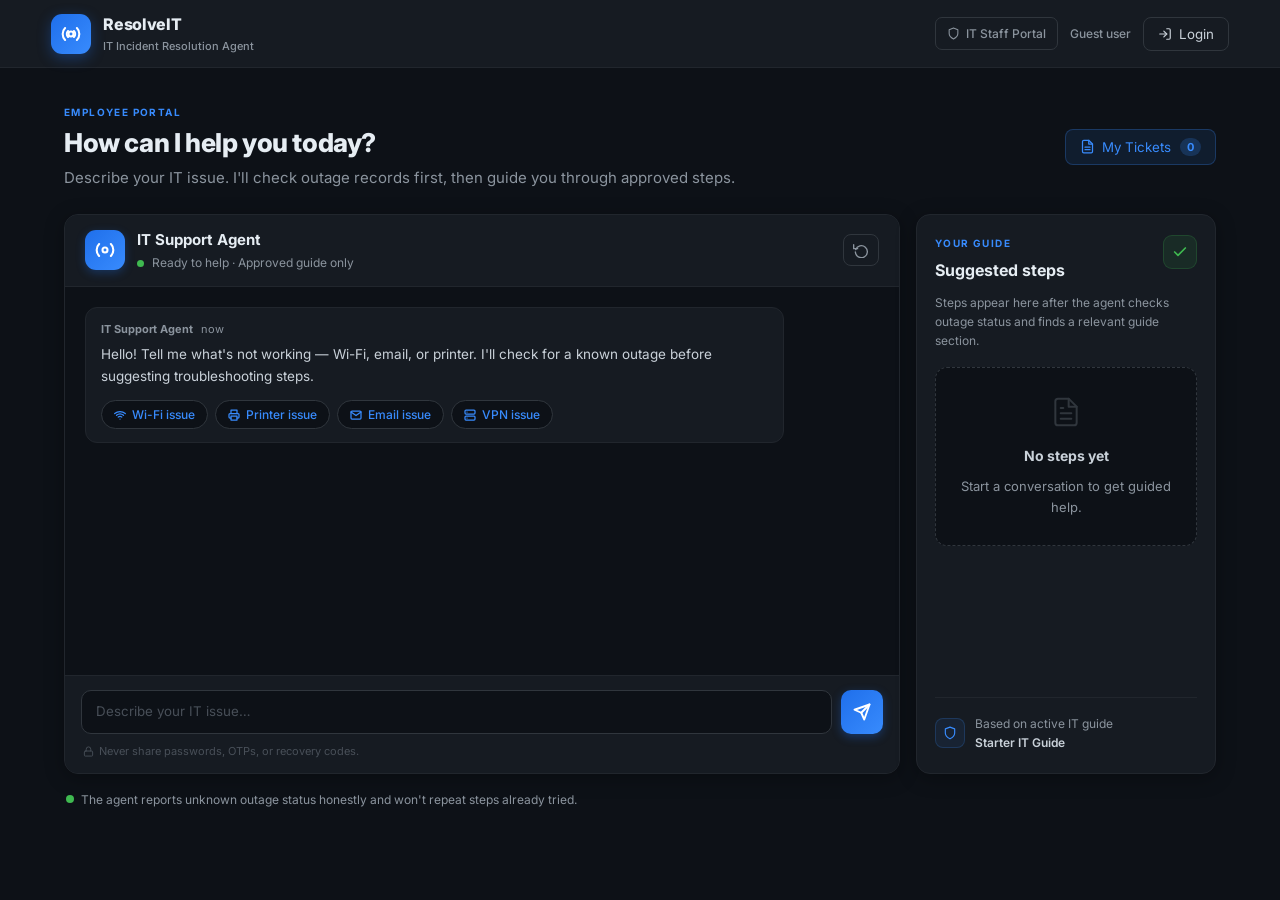
==== employee ui/index.html @ 5504c049 "Initial commit: IT Incident Resolution Advisory Agent with full backend, agent, and UI integration" ====
<!doctype html>
<html lang="en">
<head>
  <meta charset="utf-8">
  <meta name="viewport" content="width=device-width,initial-scale=1">
  <title>ResolveIT — Employee Portal</title>
  <meta name="description" content="ResolveIT Employee Portal — AI-powered IT incident resolution agent. Report issues, get guided troubleshooting, and track your support tickets.">
  <link rel="preconnect" href="https://fonts.googleapis.com">
  <link rel="preconnect" href="https://fonts.gstatic.com" crossorigin>
  <link href="https://fonts.googleapis.com/css2?family=Inter:wght@400;500;600;700;800&display=swap" rel="stylesheet">
  <link rel="stylesheet" href="style.css?v=4">
</head>
<body>

<div class="app-shell">

  <!-- Top Bar -->
  <header class="topbar">
    <a class="brand" href="#" aria-label="ResolveIT home">
      <div class="brand-icon">
        <svg width="20" height="20" viewBox="0 0 24 24" fill="none" stroke="currentColor" stroke-width="2.5" stroke-linecap="round" stroke-linejoin="round"><circle cx="12" cy="12" r="3"/><path d="M19.07 4.93a10 10 0 0 1 0 14.14M4.93 4.93a10 10 0 0 0 0 14.14"/><path d="M15.54 8.46a5 5 0 0 1 0 7.07M8.46 8.46a5 5 0 0 0 0 7.07"/></svg>
      </div>
      <span>
        <b>ResolveIT</b>
        <small>IT Incident Resolution Agent</small>
      </span>
    </a>
    <div class="header-actions">
      <a href="/it_department/" class="it-portal-link" title="IT Staff Portal">
        <svg width="13" height="13" viewBox="0 0 24 24" fill="none" stroke="currentColor" stroke-width="2" stroke-linecap="round" stroke-linejoin="round"><path d="M12 22s8-4 8-10V5l-8-3-8 3v7c0 6 8 10 8 10z"/></svg>
        IT Staff Portal
      </a>
      <span id="userBadge" class="user-badge">Guest user</span>
      <button id="loginBtn" class="btn btn-outline">
        <svg width="14" height="14" viewBox="0 0 24 24" fill="none" stroke="currentColor" stroke-width="2" stroke-linecap="round" stroke-linejoin="round"><path d="M15 3h4a2 2 0 0 1 2 2v14a2 2 0 0 1-2 2h-4"/><polyline points="10 17 15 12 10 7"/><line x1="15" y1="12" x2="3" y2="12"/></svg>
        Login
      </button>
    </div>
  </header>

  <!-- Workspace -->
  <div class="workspace">
    <div class="section-row">
      <div>
        <p class="eyebrow">EMPLOYEE PORTAL</p>
        <h1>How can I help you today?</h1>
        <p class="muted">Describe your IT issue. I'll check outage records first, then guide you through approved steps.</p>
      </div>
      <button id="ticketsBtn" class="btn btn-soft">
        <svg width="15" height="15" viewBox="0 0 24 24" fill="none" stroke="currentColor" stroke-width="2" stroke-linecap="round" stroke-linejoin="round"><path d="M14 2H6a2 2 0 0 0-2 2v16a2 2 0 0 0 2 2h12a2 2 0 0 0 2-2V8z"/><polyline points="14 2 14 8 20 8"/><line x1="16" y1="13" x2="8" y2="13"/><line x1="16" y1="17" x2="8" y2="17"/></svg>
        My Tickets
        <span id="ticketCount" class="count">0</span>
      </button>
    </div>

    <div class="main-grid">
      <!-- Chat Panel -->
      <section class="chat-card card">
        <div class="card-head">
          <div class="agent-avatar">
            <svg width="20" height="20" viewBox="0 0 24 24" fill="none" stroke="currentColor" stroke-width="2.5" stroke-linecap="round" stroke-linejoin="round"><circle cx="12" cy="12" r="3"/><path d="M19.07 4.93a10 10 0 0 1 0 14.14M4.93 4.93a10 10 0 0 0 0 14.14"/></svg>
          </div>
          <div>
            <h2>IT Support Agent</h2>
            <p class="muted small"><span class="live-dot"></span> Ready to help &middot; Approved guide only</p>
          </div>
          <button class="icon-btn" id="clearBtn" title="Clear conversation">
            <svg width="16" height="16" viewBox="0 0 24 24" fill="none" stroke="currentColor" stroke-width="2" stroke-linecap="round" stroke-linejoin="round"><polyline points="1 4 1 10 7 10"/><path d="M3.51 15a9 9 0 1 0 .49-3.51"/></svg>
          </button>
        </div>

        <div class="chat-body" id="chatBody" aria-live="polite">
          <div class="message agent-message">
            <div class="message-label">IT Support Agent <span>now</span></div>
            <p>Hello! Tell me what's not working — Wi-Fi, email, or printer. I'll check for a known outage before suggesting troubleshooting steps.</p>
            <div class="suggestions">
              <button class="suggestion" data-question="My Wi-Fi is not working">
                <svg width="12" height="12" viewBox="0 0 24 24" fill="none" stroke="currentColor" stroke-width="2.5" stroke-linecap="round" stroke-linejoin="round"><path d="M5 12.55a11 11 0 0 1 14.08 0"/><path d="M1.42 9a16 16 0 0 1 21.16 0"/><path d="M8.53 16.11a6 6 0 0 1 6.95 0"/><line x1="12" y1="20" x2="12.01" y2="20"/></svg>
                Wi-Fi issue
              </button>
              <button class="suggestion" data-question="My printer is offline">
                <svg width="12" height="12" viewBox="0 0 24 24" fill="none" stroke="currentColor" stroke-width="2.5" stroke-linecap="round" stroke-linejoin="round"><polyline points="6 9 6 2 18 2 18 9"/><path d="M6 18H4a2 2 0 0 1-2-2v-5a2 2 0 0 1 2-2h16a2 2 0 0 1 2 2v5a2 2 0 0 1-2 2h-2"/><rect x="6" y="14" width="12" height="8"/></svg>
                Printer issue
              </button>
              <button class="suggestion" data-question="My email is not working">
                <svg width="12" height="12" viewBox="0 0 24 24" fill="none" stroke="currentColor" stroke-width="2.5" stroke-linecap="round" stroke-linejoin="round"><path d="M4 4h16c1.1 0 2 .9 2 2v12c0 1.1-.9 2-2 2H4c-1.1 0-2-.9-2-2V6c0-1.1.9-2 2-2z"/><polyline points="22,6 12,13 2,6"/></svg>
                Email issue
              </button>
              <button class="suggestion" data-question="My VPN is not connecting">
                <svg width="12" height="12" viewBox="0 0 24 24" fill="none" stroke="currentColor" stroke-width="2.5" stroke-linecap="round" stroke-linejoin="round"><rect x="2" y="2" width="20" height="8" rx="2" ry="2"/><rect x="2" y="14" width="20" height="8" rx="2" ry="2"/><line x1="6" y1="6" x2="6.01" y2="6"/><line x1="6" y1="18" x2="6.01" y2="18"/></svg>
                VPN issue
              </button>
            </div>
          </div>
        </div>

        <form id="chatForm" class="composer">
          <textarea id="messageInput" rows="1" maxlength="1500" placeholder="Describe your IT issue…" aria-label="Describe your IT issue" required></textarea>
          <button class="send-btn" aria-label="Send message" type="submit">
            <svg width="18" height="18" viewBox="0 0 24 24" fill="none" stroke="currentColor" stroke-width="2.5" stroke-linecap="round" stroke-linejoin="round"><line x1="22" y1="2" x2="11" y2="13"/><polygon points="22 2 15 22 11 13 2 9 22 2"/></svg>
          </button>
          <div class="composer-note">
            <svg width="11" height="11" viewBox="0 0 24 24" fill="none" stroke="currentColor" stroke-width="2" stroke-linecap="round" stroke-linejoin="round"><rect x="3" y="11" width="18" height="11" rx="2" ry="2"/><path d="M7 11V7a5 5 0 0 1 10 0v4"/></svg>
            Never share passwords, OTPs, or recovery codes.
          </div>
        </form>
      </section>

      <!-- Guide Checklist Panel -->
      <aside class="side-card card">
        <div class="side-heading">
          <div>
            <p class="eyebrow">YOUR GUIDE</p>
            <h2>Suggested steps</h2>
          </div>
          <span class="book-icon">
            <svg width="16" height="16" viewBox="0 0 24 24" fill="none" stroke="currentColor" stroke-width="2.5" stroke-linecap="round" stroke-linejoin="round"><polyline points="20 6 9 17 4 12"/></svg>
          </span>
        </div>
        <p class="muted small">Steps appear here after the agent checks outage status and finds a relevant guide section.</p>
        <div id="checklist" class="checklist empty-checklist">
          <div class="empty-icon">
            <svg width="32" height="32" viewBox="0 0 24 24" fill="none" stroke="currentColor" stroke-width="1.5" stroke-linecap="round" stroke-linejoin="round"><path d="M14 2H6a2 2 0 0 0-2 2v16a2 2 0 0 0 2 2h12a2 2 0 0 0 2-2V8z"/><polyline points="14 2 14 8 20 8"/><line x1="16" y1="13" x2="8" y2="13"/><line x1="16" y1="17" x2="8" y2="17"/><polyline points="10 9 9 9 8 9"/></svg>
          </div>
          <b>No steps yet</b>
          <span>Start a conversation to get guided help.</span>
        </div>
        <div class="side-footer">
          <span class="shield">
            <svg width="14" height="14" viewBox="0 0 24 24" fill="none" stroke="currentColor" stroke-width="2" stroke-linecap="round" stroke-linejoin="round"><path d="M12 22s8-4 8-10V5l-8-3-8 3v7c0 6 8 10 8 10z"/></svg>
          </span>
          <span>Based on active IT guide<br><b id="guideName">Starter IT Guide</b></span>
        </div>
      </aside>
    </div>

    <div class="bottom-note">
      <svg width="8" height="8" viewBox="0 0 8 8" fill="#3fb950"><circle cx="4" cy="4" r="4"/></svg>
      The agent reports unknown outage status honestly and won't repeat steps already tried.
    </div>
  </div>
</div>

<!-- Modal Backdrop -->
<div class="modal-backdrop" id="modalBackdrop" hidden>
  <section class="modal" role="dialog" aria-modal="true" aria-labelledby="modalTitle">
    <button class="modal-close" id="closeModal" aria-label="Close">&times;</button>
    <div id="modalContent"></div>
  </section>
</div>

<script src="app.js?v=4"></script>
</body>
</html>
---- employee ui/style.css ----
/* ===== RESET & BASE ===== */
*, *::before, *::after { box-sizing: border-box; margin: 0; padding: 0; }
[hidden] { display: none !important; }
html { font-size: 15px; }
body {
  font-family: 'Inter', system-ui, -apple-system, sans-serif;
  background: #0d1117;
  color: #e6edf3;
  min-height: 100vh;
  line-height: 1.6;
  -webkit-font-smoothing: antialiased;
}
a { color: inherit; text-decoration: none; }
button { font-family: inherit; cursor: pointer; }
input, select, textarea { font-family: inherit; }

/* ===== APP SHELL ===== */
.app-shell {
  max-width: 1440px;
  min-height: 100vh;
  margin: 0 auto;
  background: #0d1117;
}

/* ===== TOPBAR ===== */
.topbar {
  height: 68px;
  border-bottom: 1px solid #21262d;
  display: flex;
  align-items: center;
  justify-content: space-between;
  padding: 0 clamp(18px, 4vw, 64px);
  background: #161b22;
  position: sticky;
  top: 0;
  z-index: 40;
}
.brand {
  display: flex;
  gap: 12px;
  align-items: center;
  color: #e6edf3;
  text-decoration: none;
}
.brand-icon {
  width: 40px;
  height: 40px;
  border-radius: 11px;
  background: linear-gradient(135deg, #1f6feb, #388bfd);
  display: grid;
  place-items: center;
  color: #fff;
  flex-shrink: 0;
  box-shadow: 0 4px 14px rgba(31, 111, 235, 0.35);
}
.brand b { display: block; font-size: 16px; font-weight: 800; letter-spacing: -0.3px; }
.brand small { display: block; color: #8b949e; font-size: 11px; font-weight: 500; }
.header-actions { display: flex; align-items: center; gap: 12px; }
.it-portal-link {
  display: flex;
  align-items: center;
  gap: 6px;
  font-size: 12px;
  font-weight: 500;
  color: #8b949e;
  border: 1px solid #30363d;
  border-radius: 7px;
  padding: 6px 11px;
  transition: background 0.15s, color 0.15s, border-color 0.15s;
}
.it-portal-link:hover { background: #21262d; color: #e6edf3; border-color: #484f58; }
.user-badge { font-size: 12px; color: #8b949e; font-weight: 500; }
.btn {
  display: inline-flex;
  align-items: center;
  gap: 7px;
  border-radius: 8px;
  padding: 8px 14px;
  font: 600 13px inherit;
  cursor: pointer;
  transition: background 0.15s, color 0.15s, border-color 0.15s, transform 0.1s;
  white-space: nowrap;
}
.btn-outline {
  border: 1px solid #30363d;
  background: none;
  color: #c9d1d9;
}
.btn-outline:hover { background: #21262d; border-color: #484f58; color: #e6edf3; }
.btn-soft {
  background: rgba(56, 139, 253, 0.1);
  border: 1px solid rgba(56, 139, 253, 0.25);
  color: #388bfd;
}
.btn-soft:hover { background: rgba(56, 139, 253, 0.18); }
.count {
  background: rgba(56, 139, 253, 0.2);
  border-radius: 20px;
  padding: 2px 7px;
  margin-left: 2px;
  font-size: 11px;
  font-weight: 700;
}

/* ===== WORKSPACE ===== */
.workspace {
  max-width: 1200px;
  margin: 0 auto;
  padding: 36px 24px 28px;
}
.section-row {
  display: flex;
  align-items: center;
  justify-content: space-between;
  gap: 20px;
  margin-bottom: 24px;
}
.eyebrow {
  font-size: 10px;
  font-weight: 700;
  letter-spacing: 1.4px;
  color: #388bfd;
  margin-bottom: 7px;
  text-transform: uppercase;
}
.section-row h1 {
  font-size: 26px;
  line-height: 1.25;
  font-weight: 800;
  letter-spacing: -0.4px;
  color: #e6edf3;
  margin-bottom: 6px;
}
.muted { color: #8b949e; }
.small { font-size: 12px; }

/* ===== MAIN GRID ===== */
.main-grid {
  display: grid;
  grid-template-columns: minmax(0, 1fr) 300px;
  gap: 16px;
  align-items: stretch;
}

/* ===== CARD BASE ===== */
.card {
  background: #161b22;
  border: 1px solid #21262d;
  border-radius: 14px;
  box-shadow: 0 4px 20px rgba(0,0,0,0.3);
}

/* ===== CHAT CARD ===== */
.chat-card {
  display: flex;
  flex-direction: column;
  min-height: 560px;
  overflow: hidden;
}
.card-head {
  height: 72px;
  border-bottom: 1px solid #21262d;
  padding: 14px 20px;
  display: flex;
  align-items: center;
  gap: 12px;
  background: #161b22;
}
.agent-avatar {
  width: 40px;
  height: 40px;
  border-radius: 11px;
  background: linear-gradient(135deg, #1f6feb, #388bfd);
  display: grid;
  place-items: center;
  color: #fff;
  flex-shrink: 0;
  box-shadow: 0 3px 10px rgba(31, 111, 235, 0.3);
}
.card-head h2 { font-size: 15px; font-weight: 700; color: #e6edf3; margin-bottom: 1px; }
.live-dot {
  display: inline-block;
  width: 7px;
  height: 7px;
  background: #3fb950;
  border-radius: 50%;
  margin-right: 5px;
  animation: pulse 2s ease-in-out infinite;
}
@keyframes pulse { 0%, 100% { opacity: 1; } 50% { opacity: 0.4; } }
.icon-btn {
  margin-left: auto;
  background: none;
  border: 1px solid #30363d;
  border-radius: 8px;
  padding: 7px 9px;
  color: #8b949e;
  font-size: 16px;
  cursor: pointer;
  display: grid;
  place-items: center;
  transition: background 0.15s, color 0.15s;
  flex-shrink: 0;
}
.icon-btn:hover { background: #21262d; color: #e6edf3; }

/* ===== CHAT BODY ===== */
.chat-body {
  flex: 1;
  min-height: 350px;
  max-height: 480px;
  overflow-y: auto;
  padding: 20px;
  display: flex;
  flex-direction: column;
  gap: 14px;
  background: #0d1117;
  scrollbar-width: thin;
  scrollbar-color: #30363d transparent;
}
.chat-body::-webkit-scrollbar { width: 5px; }
.chat-body::-webkit-scrollbar-track { background: transparent; }
.chat-body::-webkit-scrollbar-thumb { background: #30363d; border-radius: 3px; }

.message {
  max-width: 88%;
  border-radius: 12px;
  padding: 13px 15px;
  font-size: 13.5px;
  overflow-wrap: anywhere;
  animation: msgIn 0.18s ease;
}
@keyframes msgIn { from { opacity: 0; transform: translateY(6px); } to { opacity: 1; transform: none; } }
.agent-message {
  align-self: flex-start;
  background: #161b22;
  border: 1px solid #21262d;
}
.user-message {
  align-self: flex-end;
  background: rgba(56, 139, 253, 0.12);
  border: 1px solid rgba(56, 139, 253, 0.25);
}
.message p { margin-top: 6px; color: #c9d1d9; white-space: pre-wrap; line-height: 1.6; }
.message-label { font-size: 11px; color: #8b949e; font-weight: 700; }
.message-label span { font-weight: 400; margin-left: 5px; }

/* Suggestions */
.suggestions { display: flex; flex-wrap: wrap; gap: 7px; margin-top: 13px; }
.suggestion {
  display: inline-flex;
  align-items: center;
  gap: 6px;
  border: 1px solid #30363d;
  background: #0d1117;
  color: #388bfd;
  border-radius: 20px;
  padding: 6px 12px;
  font-size: 12px;
  font-weight: 500;
  cursor: pointer;
  transition: background 0.15s, border-color 0.15s, color 0.15s;
  font-family: inherit;
}
.suggestion:hover { background: rgba(56, 139, 253, 0.1); border-color: rgba(56, 139, 253, 0.4); }

/* Typing indicator */
.typing-indicator p { color: #8b949e; font-style: italic; }

/* ===== COMPOSER ===== */
.composer {
  border-top: 1px solid #21262d;
  padding: 14px 16px 12px;
  display: grid;
  grid-template-columns: 1fr 42px;
  gap: 9px;
  background: #161b22;
}
.composer textarea {
  resize: none;
  min-height: 44px;
  max-height: 120px;
  background: #0d1117;
  border: 1px solid #30363d;
  border-radius: 10px;
  padding: 11px 14px;
  font: 14px inherit;
  color: #e6edf3;
  outline: none;
  transition: border-color 0.15s, box-shadow 0.15s;
  line-height: 1.5;
}
.composer textarea:focus {
  border-color: #388bfd;
  box-shadow: 0 0 0 3px rgba(56, 139, 253, 0.15);
}
.composer textarea::placeholder { color: #484f58; }
.send-btn {
  background: linear-gradient(135deg, #1f6feb, #388bfd);
  color: #fff;
  border: none;
  border-radius: 10px;
  display: grid;
  place-items: center;
  cursor: pointer;
  transition: opacity 0.15s, transform 0.1s;
  box-shadow: 0 3px 10px rgba(31, 111, 235, 0.35);
}
.send-btn:hover { opacity: 0.88; transform: scale(1.04); }
.send-btn:active { transform: scale(0.97); }
.composer-note {
  grid-column: 1 / -1;
  display: flex;
  align-items: center;
  gap: 5px;
  font-size: 11px;
  color: #484f58;
  padding-left: 2px;
}

/* ===== SIDE CARD ===== */
.side-card {
  padding: 20px 18px;
  display: flex;
  flex-direction: column;
  min-height: 560px;
}
.side-heading {
  display: flex;
  justify-content: space-between;
  align-items: flex-start;
  margin-bottom: 10px;
}
.side-card h2 { font-size: 16px; font-weight: 700; color: #e6edf3; margin-top: 4px; }
.book-icon {
  width: 34px;
  height: 34px;
  display: grid;
  place-items: center;
  background: rgba(63, 185, 80, 0.1);
  border: 1px solid rgba(63, 185, 80, 0.2);
  color: #3fb950;
  border-radius: 9px;
  flex-shrink: 0;
}

/* Checklist */
.checklist { margin-top: 16px; display: flex; flex-direction: column; gap: 10px; }
.empty-checklist {
  align-items: center;
  text-align: center;
  border: 1px dashed #30363d;
  background: #0d1117;
  border-radius: 12px;
  padding: 28px 14px;
  color: #8b949e;
  font-size: 13px;
  gap: 8px;
}
.empty-icon { color: #30363d; margin-bottom: 4px; }
.empty-checklist b { color: #c9d1d9; font-size: 14px; }
.check-item {
  display: flex;
  align-items: flex-start;
  gap: 10px;
  padding: 10px 12px;
  background: #0d1117;
  border: 1px solid #21262d;
  border-radius: 9px;
  font-size: 13px;
  cursor: pointer;
  transition: border-color 0.15s;
}
.check-item:hover { border-color: #388bfd; }
.check-item input { margin-top: 2px; accent-color: #388bfd; }
.check-item span { color: #c9d1d9; line-height: 1.5; }
.check-item.done span { text-decoration: line-through; color: #484f58; }
.checklist > .small { color: #8b949e; margin-top: 4px; font-size: 12px; }

.side-footer {
  margin-top: auto;
  padding-top: 16px;
  border-top: 1px solid #21262d;
  display: flex;
  gap: 10px;
  align-items: center;
  font-size: 12px;
  color: #8b949e;
}
.side-footer b { color: #c9d1d9; font-weight: 600; }
.shield {
  width: 30px;
  height: 30px;
  border-radius: 8px;
  display: grid;
  place-items: center;
  background: rgba(56, 139, 253, 0.08);
  border: 1px solid rgba(56, 139, 253, 0.2);
  color: #388bfd;
  flex-shrink: 0;
}

/* ===== BOTTOM NOTE ===== */
.bottom-note {
  display: flex;
  align-items: center;
  gap: 7px;
  padding: 16px 2px;
  color: #8b949e;
  font-size: 12px;
}

/* ===== MODAL ===== */
.modal-backdrop {
  position: fixed;
  inset: 0;
  background: rgba(1, 4, 9, 0.75);
  backdrop-filter: blur(3px);
  display: grid;
  place-items: center;
  padding: 20px;
  z-index: 100;
}
.modal {
  position: relative;
  background: #161b22;
  border: 1px solid #30363d;
  width: min(500px, 100%);
  max-height: 88vh;
  overflow-y: auto;
  border-radius: 14px;
  padding: 28px;
  box-shadow: 0 24px 64px rgba(0,0,0,0.6);
  animation: modalIn 0.2s ease;
  scrollbar-width: thin;
  scrollbar-color: #30363d transparent;
}
@keyframes modalIn { from { opacity: 0; transform: scale(0.97) translateY(8px); } to { opacity: 1; transform: none; } }
.modal h2 { font-size: 20px; font-weight: 800; color: #e6edf3; letter-spacing: -0.3px; margin-bottom: 7px; }
.modal p { color: #8b949e; font-size: 13px; margin-bottom: 4px; }
.modal-close {
  position: absolute;
  right: 14px;
  top: 12px;
  border: 1px solid #30363d;
  background: none;
  width: 32px;
  height: 32px;
  border-radius: 8px;
  font-size: 18px;
  color: #8b949e;
  cursor: pointer;
  display: grid;
  place-items: center;
  transition: background 0.15s, color 0.15s;
}
.modal-close:hover { background: #21262d; color: #e6edf3; }

/* Modal form */
.form-stack { display: flex; flex-direction: column; gap: 14px; margin-top: 18px; }
.form-stack label {
  display: flex;
  flex-direction: column;
  gap: 6px;
  font-size: 12px;
  font-weight: 600;
  color: #8b949e;
}
.form-stack input,
.form-stack select {
  background: #0d1117;
  border: 1px solid #30363d;
  border-radius: 8px;
  padding: 10px 12px;
  font: 14px inherit;
  color: #e6edf3;
  outline: none;
  transition: border-color 0.15s, box-shadow 0.15s;
}
.form-stack input:focus,
.form-stack select:focus {
  border-color: #388bfd;
  box-shadow: 0 0 0 3px rgba(56, 139, 253, 0.15);
}
.form-stack input::placeholder { color: #484f58; }
.form-stack .btn {
  background: linear-gradient(135deg, #1f6feb, #388bfd);
  color: #fff;
  border: none;
  margin-top: 4px;
  justify-content: center;
  padding: 12px 20px;
  font-size: 14px;
}
.form-stack .btn:hover { opacity: 0.88; }

/* Ticket rows in modal */
.ticket-row {
  padding: 12px 0;
  border-bottom: 1px solid #21262d;
}
.ticket-row:last-child { border-bottom: none; }
.ticket-row b { display: block; color: #e6edf3; font-size: 13px; }
.ticket-row small { color: #8b949e; font-size: 12px; }

/* Status badges in modal */
.status {
  display: inline-flex;
  align-items: center;
  border-radius: 6px;
  padding: 3px 8px;
  font-size: 11px;
  font-weight: 600;
  margin-top: 5px;
}
.status { background: rgba(210, 153, 34, 0.12); color: #d29922; border: 1px solid rgba(210, 153, 34, 0.25); }
.status.resolved { background: rgba(63, 185, 80, 0.1); color: #3fb950; border: 1px solid rgba(63, 185, 80, 0.25); }
.status.in-progress { background: rgba(56, 139, 253, 0.1); color: #388bfd; border: 1px solid rgba(56, 139, 253, 0.2); }
.status.closed { background: rgba(139, 148, 158, 0.08); color: #8b949e; border: 1px solid rgba(139, 148, 158, 0.2); }

/* Subtle info box in modal */
.modal .subtle {
  font-size: 12px;
  background: #0d1117;
  border: 1px solid #21262d;
  border-radius: 8px;
  padding: 10px 12px;
  color: #8b949e;
  margin-top: 14px;
}
.modal .subtle b { color: #388bfd; }

/* Login error */
.login-error {
  background: rgba(248, 81, 73, 0.08);
  border: 1px solid rgba(248, 81, 73, 0.3);
  color: #f85149;
  font-size: 12px;
  border-radius: 7px;
  padding: 8px 12px;
  margin-top: -6px;
}

/* Resolution notes */
.resolution-note {
  font-size: 12px;
  margin-top: 6px;
  color: #3fb950;
  background: rgba(63, 185, 80, 0.06);
  border: 1px solid rgba(63, 185, 80, 0.15);
  padding: 6px 10px;
  border-radius: 7px;
}

/* Manage ticket form inside modal */
#ticketUpdateForm textarea {
  width: 100%;
  background: #0d1117;
  border: 1px solid #30363d;
  border-radius: 8px;
  padding: 9px 12px;
  font: 13px inherit;
  color: #e6edf3;
  outline: none;
  resize: vertical;
  min-height: 70px;
  transition: border-color 0.15s;
}
#ticketUpdateForm textarea:focus { border-color: #388bfd; box-shadow: 0 0 0 3px rgba(56,139,253,0.15); }

/* ===== RESPONSIVE ===== */
@media (max-width: 820px) {
  .workspace { padding: 24px 16px; }
  .main-grid { grid-template-columns: 1fr; }
  .side-card { min-height: auto; }
  .side-footer { margin-top: 20px; }
  .chat-card { min-height: 520px; }
  .section-row { align-items: flex-start; flex-wrap: wrap; }
  .section-row h1 { font-size: 22px; }
}
@media (max-width: 480px) {
  .topbar { height: 62px; padding: 0 14px; }
  .brand-icon { width: 36px; height: 36px; }
  .user-badge, .it-portal-link { display: none; }
  .workspace { padding: 20px 12px; }
  .section-row { flex-direction: column; }
  .section-row .btn { align-self: stretch; justify-content: center; }
  .chat-body { padding: 14px; min-height: 300px; }
  .card-head { padding: 12px 14px; }
  .composer { padding: 10px 12px; }
  .section-row h1 { font-size: 21px; }
}
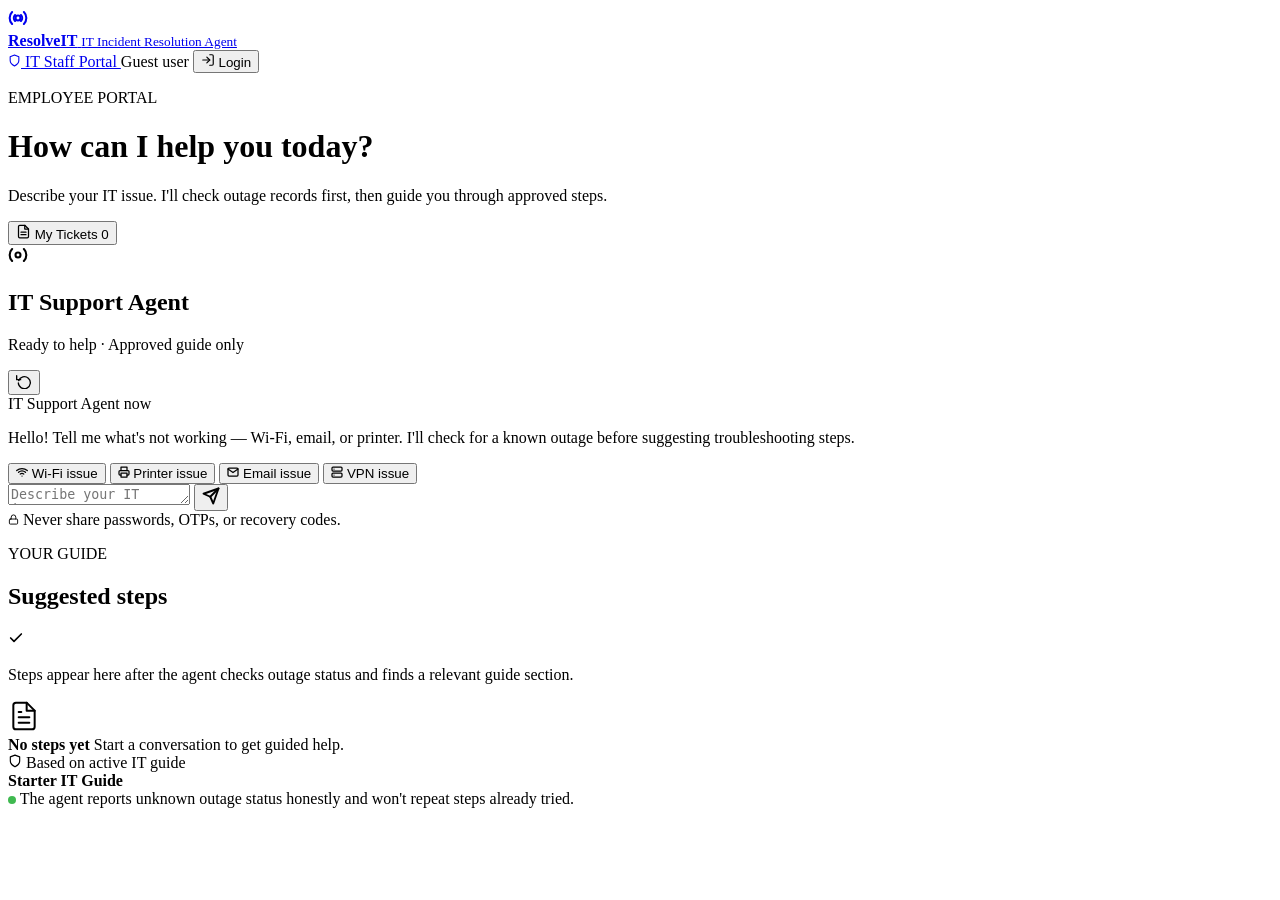
==== commit ed1e44c2: "fix(routing): add base tags and 308 redirects in vercel.json to resolve CSS and JS asset paths prope" ====
--- a/employee ui/index.html
+++ b/employee ui/index.html
@@ -1,6 +1,7 @@
 <!doctype html>
 <html lang="en">
 <head>
+  <base href="/employee-ui/">
   <meta charset="utf-8">
   <meta name="viewport" content="width=device-width,initial-scale=1">
   <title>ResolveIT — Employee Portal</title>
@@ -8,7 +9,7 @@
   <link rel="preconnect" href="https://fonts.googleapis.com">
   <link rel="preconnect" href="https://fonts.gstatic.com" crossorigin>
   <link href="https://fonts.googleapis.com/css2?family=Inter:wght@400;500;600;700;800&display=swap" rel="stylesheet">
-  <link rel="stylesheet" href="style.css?v=4">
+  <link rel="stylesheet" href="style.css?v=5">
 </head>
 <body>
 
@@ -149,6 +150,6 @@
   </section>
 </div>
 
-<script src="app.js?v=4"></script>
+<script src="app.js?v=5"></script>
 </body>
 </html>
